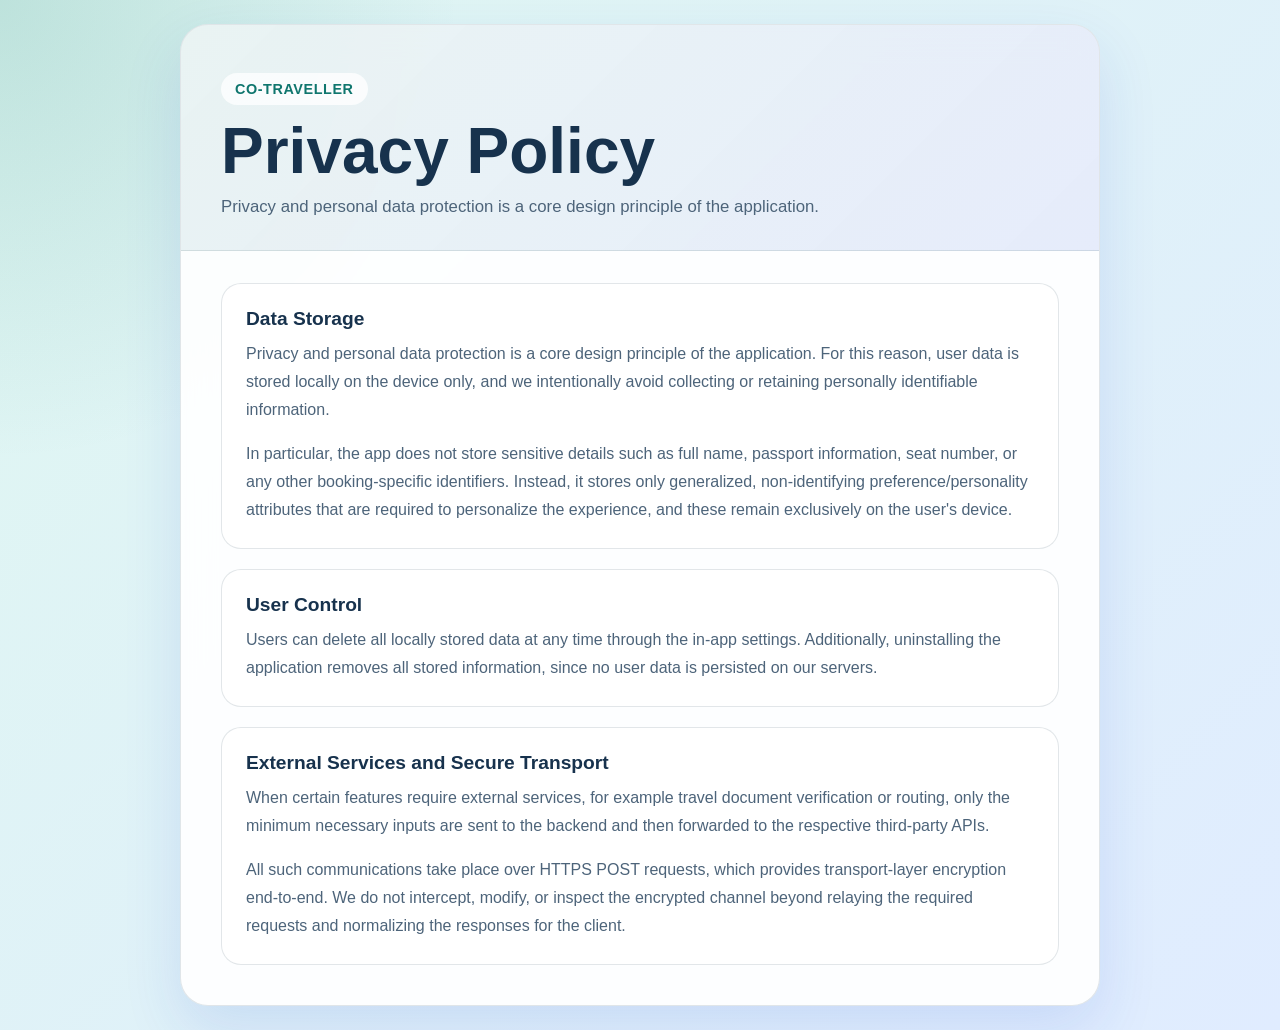
==== privacy/index.html @ 5276cd01 "privacy" ====
<!DOCTYPE html>
<html lang="el">
<head>
    <meta charset="UTF-8">
    <meta name="viewport" content="width=device-width, initial-scale=1.0">
    <title>Co-Traveller | Privacy Policy</title>
    <style>
        :root {
            color-scheme: light;
            --bg-start: #dff7f1;
            --bg-end: #e0ecff;
            --card: rgba(255, 255, 255, 0.92);
            --text: #17324d;
            --muted: #4d647a;
            --accent: #0f766e;
            --accent-strong: #1d4ed8;
            --border: rgba(23, 50, 77, 0.12);
            --shadow: 0 24px 60px rgba(29, 78, 216, 0.12);
        }

        * {
            box-sizing: border-box;
        }

        body {
            margin: 0;
            min-height: 100vh;
            font-family: "Segoe UI", Tahoma, Geneva, Verdana, sans-serif;
            color: var(--text);
            background:
                radial-gradient(circle at top left, rgba(15, 118, 110, 0.16), transparent 28%),
                linear-gradient(135deg, var(--bg-start), var(--bg-end));
            display: flex;
            align-items: center;
            justify-content: center;
            padding: 24px;
        }

        .page {
            width: min(920px, 100%);
            background: var(--card);
            border: 1px solid var(--border);
            border-radius: 28px;
            box-shadow: var(--shadow);
            overflow: hidden;
            backdrop-filter: blur(16px);
        }

        .hero {
            padding: 48px 40px 28px;
            background: linear-gradient(135deg, rgba(15, 118, 110, 0.08), rgba(29, 78, 216, 0.1));
            border-bottom: 1px solid var(--border);
        }

        .eyebrow {
            display: inline-block;
            margin-bottom: 14px;
            padding: 8px 14px;
            border-radius: 999px;
            background: rgba(255, 255, 255, 0.75);
            color: var(--accent);
            font-size: 0.9rem;
            font-weight: 700;
            letter-spacing: 0.04em;
            text-transform: uppercase;
        }

        h1 {
            margin: 0 0 10px;
            font-size: clamp(2.2rem, 6vw, 4rem);
            line-height: 1;
        }

        .subtitle {
            margin: 0;
            max-width: 640px;
            color: var(--muted);
            font-size: 1.05rem;
            line-height: 1.7;
        }

        .content {
            padding: 32px 40px 40px;
            display: grid;
            gap: 20px;
        }

        .card {
            padding: 24px;
            border: 1px solid var(--border);
            border-radius: 20px;
            background: rgba(255, 255, 255, 0.82);
        }

        .card h2 {
            margin: 0 0 10px;
            font-size: 1.2rem;
        }

        .card p {
            margin: 0 0 16px;
            color: var(--muted);
            line-height: 1.75;
        }

        .card p:last-child {
            margin-bottom: 0;
        }

        .placeholder {
            border-style: dashed;
            background: linear-gradient(135deg, rgba(15, 118, 110, 0.04), rgba(29, 78, 216, 0.06));
        }

        .footer {
            padding: 0 40px 36px;
            color: var(--muted);
            font-size: 0.95rem;
        }

        @media (max-width: 640px) {
            .hero,
            .content,
            .footer {
                padding-left: 20px;
                padding-right: 20px;
            }

            .hero {
                padding-top: 32px;
            }
        }
    </style>
</head>
<body>
    <main class="page">
        <section class="hero">
            <span class="eyebrow">Co-Traveller</span>
            <h1>Privacy Policy</h1>
            <p class="subtitle">
                Privacy and personal data protection is a core design principle of the application.
            </p>
        </section>

        <section class="content">
            <article class="card">
                <h2>Data Storage</h2>
                <p>
                    Privacy and personal data protection is a core design principle of the application.
                    For this reason, user data is stored locally on the device only, and we intentionally
                    avoid collecting or retaining personally identifiable information.
                </p>
                <p>
                    In particular, the app does not store sensitive details such as full name, passport
                    information, seat number, or any other booking-specific identifiers. Instead, it stores
                    only generalized, non-identifying preference/personality attributes that are required
                    to personalize the experience, and these remain exclusively on the user's device.
                </p>
            </article>

            <article class="card">
                <h2>User Control</h2>
                <p>
                    Users can delete all locally stored data at any time through the in-app settings.
                    Additionally, uninstalling the application removes all stored information, since no
                    user data is persisted on our servers.
                </p>
            </article>

            <article class="card">
                <h2>External Services and Secure Transport</h2>
                <p>
                    When certain features require external services, for example travel document
                    verification or routing, only the minimum necessary inputs are sent to the backend
                    and then forwarded to the respective third-party APIs.
                </p>
                <p>
                    All such communications take place over HTTPS POST requests, which provides
                    transport-layer encryption end-to-end. We do not intercept, modify, or inspect the
                    encrypted channel beyond relaying the required requests and normalizing the responses
                    for the client.
                </p>
            </article>
        </section>


    </main>
</body>
</html>
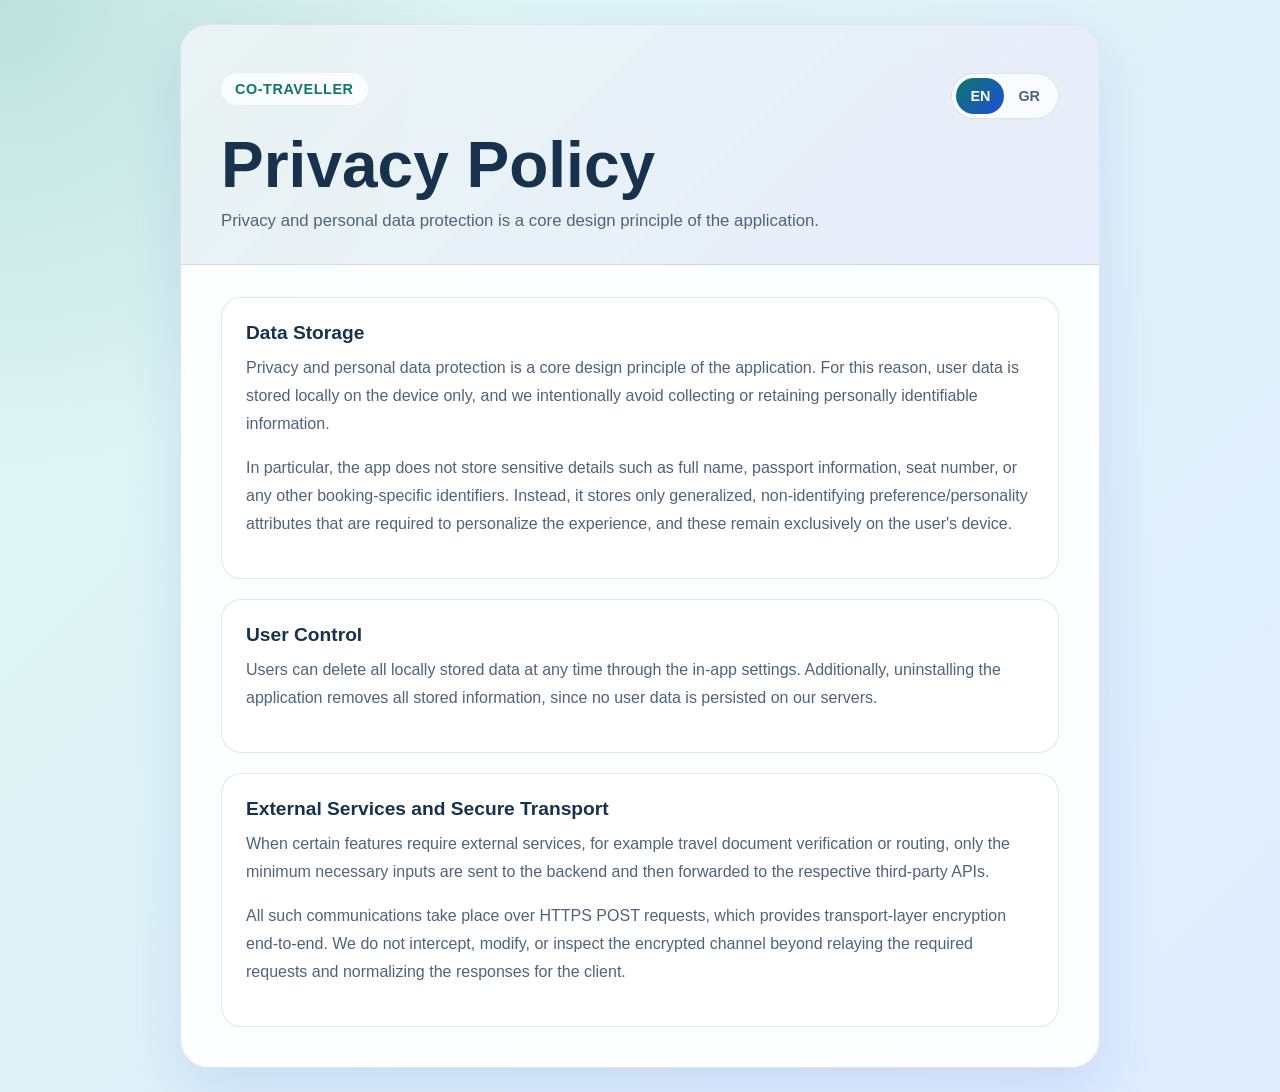
==== commit 42e2e476: "greek" ====
--- a/privacy/index.html
+++ b/privacy/index.html
@@ -1,5 +1,5 @@
 <!DOCTYPE html>
-<html lang="el">
+<html lang="en">
 <head>
     <meta charset="UTF-8">
     <meta name="viewport" content="width=device-width, initial-scale=1.0">
@@ -52,9 +52,16 @@
             border-bottom: 1px solid var(--border);
         }
 
+        .hero-top {
+            display: flex;
+            align-items: flex-start;
+            justify-content: space-between;
+            gap: 16px;
+            margin-bottom: 14px;
+        }
+
         .eyebrow {
             display: inline-block;
-            margin-bottom: 14px;
             padding: 8px 14px;
             border-radius: 999px;
             background: rgba(255, 255, 255, 0.75);
@@ -65,6 +72,31 @@
             text-transform: uppercase;
         }
 
+        .lang-switch {
+            display: inline-flex;
+            padding: 4px;
+            border-radius: 999px;
+            border: 1px solid var(--border);
+            background: rgba(255, 255, 255, 0.78);
+        }
+
+        .lang-button {
+            border: 0;
+            background: transparent;
+            color: var(--muted);
+            padding: 10px 14px;
+            border-radius: 999px;
+            font-size: 0.9rem;
+            font-weight: 700;
+            cursor: pointer;
+            transition: background 0.2s ease, color 0.2s ease;
+        }
+
+        .lang-button.active {
+            background: linear-gradient(135deg, var(--accent), var(--accent-strong));
+            color: #fff;
+        }
+
         h1 {
             margin: 0 0 10px;
             font-size: clamp(2.2rem, 6vw, 4rem);
@@ -107,15 +139,22 @@
             margin-bottom: 0;
         }
 
-        .placeholder {
-            border-style: dashed;
-            background: linear-gradient(135deg, rgba(15, 118, 110, 0.04), rgba(29, 78, 216, 0.06));
-        }
-
         .footer {
             padding: 0 40px 36px;
             color: var(--muted);
             font-size: 0.95rem;
+        }
+
+        [data-lang] {
+            display: none;
+        }
+
+        body.lang-en [data-lang="en"] {
+            display: block;
+        }
+
+        body.lang-gr [data-lang="gr"] {
+            display: block;
         }
 
         @media (max-width: 640px) {
@@ -129,61 +168,131 @@
             .hero {
                 padding-top: 32px;
             }
+
+            .hero-top {
+                flex-direction: column;
+                align-items: stretch;
+            }
         }
     </style>
 </head>
-<body>
+<body class="lang-en">
     <main class="page">
         <section class="hero">
-            <span class="eyebrow">Co-Traveller</span>
-            <h1>Privacy Policy</h1>
-            <p class="subtitle">
+            <div class="hero-top">
+                <span class="eyebrow">Co-Traveller</span>
+                <div class="lang-switch" aria-label="Language switcher">
+                    <button class="lang-button active" type="button" data-set-lang="en">EN</button>
+                    <button class="lang-button" type="button" data-set-lang="gr">GR</button>
+                </div>
+            </div>
+
+            <h1 data-lang="en">Privacy Policy</h1>
+            <h1 data-lang="gr">Πολιτική Απορρήτου</h1>
+
+            <p class="subtitle" data-lang="en">
                 Privacy and personal data protection is a core design principle of the application.
             </p>
+            <p class="subtitle" data-lang="gr">
+                Η προστασία της ιδιωτικότητας και των προσωπικών δεδομένων αποτελεί βασική αρχή σχεδιασμού της εφαρμογής.
+            </p>
         </section>
 
         <section class="content">
             <article class="card">
-                <h2>Data Storage</h2>
-                <p>
+                <h2 data-lang="en">Data Storage</h2>
+                <h2 data-lang="gr">Αποθήκευση Δεδομένων</h2>
+
+                <p data-lang="en">
                     Privacy and personal data protection is a core design principle of the application.
                     For this reason, user data is stored locally on the device only, and we intentionally
                     avoid collecting or retaining personally identifiable information.
                 </p>
-                <p>
+                <p data-lang="gr">
+                    Η προστασία της ιδιωτικότητας και των προσωπικών δεδομένων αποτελεί βασική αρχή σχεδιασμού της εφαρμογής.
+                    Για τον λόγο αυτό, τα δεδομένα του χρήστη αποθηκεύονται μόνο τοπικά στη συσκευή και αποφεύγουμε
+                    σκόπιμα τη συλλογή ή διατήρηση προσωπικών στοιχείων ταυτοποίησης.
+                </p>
+
+                <p data-lang="en">
                     In particular, the app does not store sensitive details such as full name, passport
                     information, seat number, or any other booking-specific identifiers. Instead, it stores
                     only generalized, non-identifying preference/personality attributes that are required
                     to personalize the experience, and these remain exclusively on the user's device.
                 </p>
+                <p data-lang="gr">
+                    Συγκεκριμένα, η εφαρμογή δεν αποθηκεύει ευαίσθητα στοιχεία όπως ονοματεπώνυμο, πληροφορίες
+                    διαβατηρίου, αριθμό θέσης ή οποιοδήποτε άλλο στοιχείο που σχετίζεται ειδικά με κράτηση.
+                    Αντίθετα, αποθηκεύει μόνο γενικευμένα, μη ταυτοποιήσιμα χαρακτηριστικά προτιμήσεων ή
+                    προσωπικότητας που απαιτούνται για την προσωποποίηση της εμπειρίας, και αυτά παραμένουν
+                    αποκλειστικά στη συσκευή του χρήστη.
+                </p>
             </article>
 
             <article class="card">
-                <h2>User Control</h2>
-                <p>
+                <h2 data-lang="en">User Control</h2>
+                <h2 data-lang="gr">Έλεγχος από τον Χρήστη</h2>
+
+                <p data-lang="en">
                     Users can delete all locally stored data at any time through the in-app settings.
                     Additionally, uninstalling the application removes all stored information, since no
                     user data is persisted on our servers.
                 </p>
+                <p data-lang="gr">
+                    Οι χρήστες μπορούν να διαγράψουν όλα τα τοπικά αποθηκευμένα δεδομένα οποιαδήποτε στιγμή
+                    μέσα από τις ρυθμίσεις της εφαρμογής. Επιπλέον, η απεγκατάσταση της εφαρμογής αφαιρεί όλα
+                    τα αποθηκευμένα στοιχεία, καθώς κανένα δεδομένο χρήστη δεν διατηρείται στους διακομιστές μας.
+                </p>
             </article>
 
             <article class="card">
-                <h2>External Services and Secure Transport</h2>
-                <p>
+                <h2 data-lang="en">External Services and Secure Transport</h2>
+                <h2 data-lang="gr">Εξωτερικές Υπηρεσίες και Ασφαλής Μεταφορά</h2>
+
+                <p data-lang="en">
                     When certain features require external services, for example travel document
                     verification or routing, only the minimum necessary inputs are sent to the backend
                     and then forwarded to the respective third-party APIs.
                 </p>
-                <p>
+                <p data-lang="gr">
+                    Όταν ορισμένες λειτουργίες απαιτούν εξωτερικές υπηρεσίες, όπως για παράδειγμα έλεγχο
+                    ταξιδιωτικών εγγράφων ή δρομολόγηση, αποστέλλονται στο backend μόνο τα απολύτως απαραίτητα
+                    δεδομένα και στη συνέχεια προωθούνται στα αντίστοιχα APIs τρίτων.
+                </p>
+
+                <p data-lang="en">
                     All such communications take place over HTTPS POST requests, which provides
                     transport-layer encryption end-to-end. We do not intercept, modify, or inspect the
                     encrypted channel beyond relaying the required requests and normalizing the responses
                     for the client.
                 </p>
+                <p data-lang="gr">
+                    Όλες αυτές οι επικοινωνίες πραγματοποιούνται μέσω HTTPS POST requests, που παρέχουν
+                    κρυπτογράφηση σε επίπεδο μεταφοράς από άκρο σε άκρο. Δεν παρεμβαίνουμε, δεν τροποποιούμε
+                    και δεν επιθεωρούμε το κρυπτογραφημένο κανάλι πέρα από τη μεταφορά των απαραίτητων
+                    αιτημάτων και την κανονικοποίηση των απαντήσεων για τον client.
+                </p>
             </article>
         </section>
 
-
     </main>
+
+    <script>
+        const buttons = document.querySelectorAll("[data-set-lang]");
+
+        function setLanguage(lang) {
+            document.body.classList.remove("lang-en", "lang-gr");
+            document.body.classList.add("lang-" + lang);
+            document.documentElement.lang = lang === "gr" ? "el" : "en";
+
+            buttons.forEach((button) => {
+                button.classList.toggle("active", button.dataset.setLang === lang);
+            });
+        }
+
+        buttons.forEach((button) => {
+            button.addEventListener("click", () => setLanguage(button.dataset.setLang));
+        });
+    </script>
 </body>
 </html>
